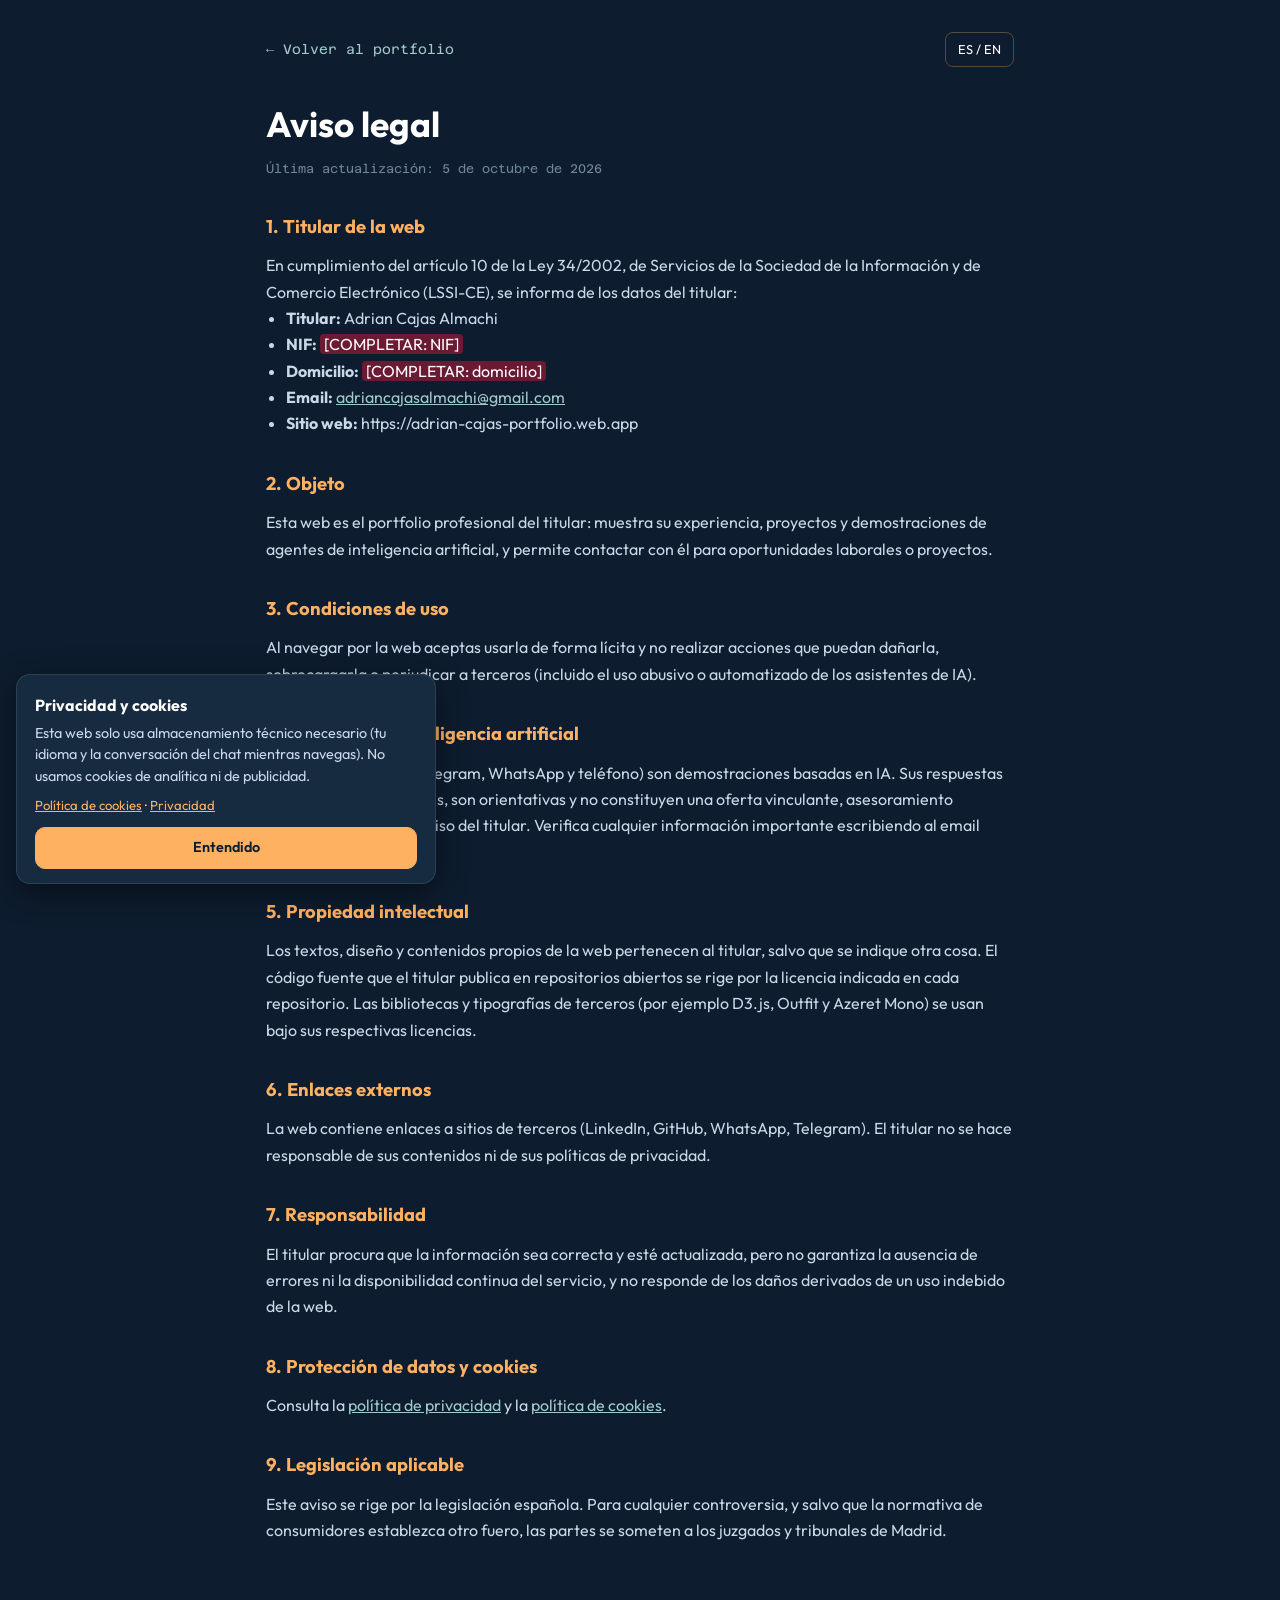
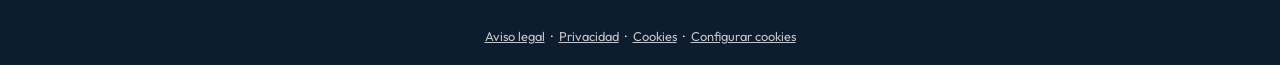
==== aviso-legal.html @ 4c8f49d7 "feat(legal): cumplimiento RGPD/LSSI/RIA — políticas, banner de cookies y avisos de IA - Aviso legal," ====
<!DOCTYPE html>
<html lang="es" data-lang="es">
<head>
<meta charset="UTF-8">
<meta name="viewport" content="width=device-width, initial-scale=1.0">
<title>Aviso legal — Adrian Cajas</title>
<meta name="robots" content="noindex, follow">
<link rel="icon" href="favicon.ico" type="image/x-icon">
<link rel="stylesheet" href="assets/fonts/fonts.css">
<link rel="stylesheet" href="styles.css">
<link rel="stylesheet" href="assets/legal/legal.css">
<link rel="stylesheet" href="assets/consent/consent.css">
<script src="assets/legal/legal.js"></script>
</head>
<body>
<main class="legal">
  <div class="legal-top">
    <a href="index.html">← <span lang="es">Volver al portfolio</span><span lang="en">Back to portfolio</span></a>
    <button class="legal-lang" type="button">ES / EN</button>
  </div>

  <!-- ═════════════ ESPAÑOL ═════════════ -->
  <article lang="es">
    <h1>Aviso legal</h1>
    <p class="updated">Última actualización: 5 de octubre de 2026</p>

    <h2>1. Titular de la web</h2>
    <p>En cumplimiento del artículo 10 de la Ley 34/2002, de Servicios de la Sociedad de la Información y de Comercio
    Electrónico (LSSI-CE), se informa de los datos del titular:</p>
    <ul>
      <li><strong>Titular:</strong> Adrian Cajas Almachi</li>
      <li><strong>NIF:</strong> <mark class="todo">[COMPLETAR: NIF]</mark></li>
      <li><strong>Domicilio:</strong> <mark class="todo">[COMPLETAR: domicilio]</mark></li>
      <li><strong>Email:</strong> <a href="mailto:adriancajasalmachi@gmail.com">adriancajasalmachi@gmail.com</a></li>
      <li><strong>Sitio web:</strong> https://adrian-cajas-portfolio.web.app</li>
    </ul>

    <h2>2. Objeto</h2>
    <p>Esta web es el portfolio profesional del titular: muestra su experiencia, proyectos y demostraciones de agentes de
    inteligencia artificial, y permite contactar con él para oportunidades laborales o proyectos.</p>

    <h2>3. Condiciones de uso</h2>
    <p>Al navegar por la web aceptas usarla de forma lícita y no realizar acciones que puedan dañarla, sobrecargarla o
    perjudicar a terceros (incluido el uso abusivo o automatizado de los asistentes de IA).</p>

    <h2>4. Asistentes de inteligencia artificial</h2>
    <p>Los asistentes (chat, Telegram, WhatsApp y teléfono) son demostraciones basadas en IA. Sus respuestas pueden contener
    errores, son orientativas y no constituyen una oferta vinculante, asesoramiento profesional ni compromiso del titular.
    Verifica cualquier información importante escribiendo al email indicado.</p>

    <h2>5. Propiedad intelectual</h2>
    <p>Los textos, diseño y contenidos propios de la web pertenecen al titular, salvo que se indique otra cosa. El código fuente
    que el titular publica en repositorios abiertos se rige por la licencia indicada en cada repositorio. Las bibliotecas y
    tipografías de terceros (por ejemplo D3.js, Outfit y Azeret Mono) se usan bajo sus respectivas licencias.</p>

    <h2>6. Enlaces externos</h2>
    <p>La web contiene enlaces a sitios de terceros (LinkedIn, GitHub, WhatsApp, Telegram). El titular no se hace responsable
    de sus contenidos ni de sus políticas de privacidad.</p>

    <h2>7. Responsabilidad</h2>
    <p>El titular procura que la información sea correcta y esté actualizada, pero no garantiza la ausencia de errores ni la
    disponibilidad continua del servicio, y no responde de los daños derivados de un uso indebido de la web.</p>

    <h2>8. Protección de datos y cookies</h2>
    <p>Consulta la <a href="privacidad.html">política de privacidad</a> y la <a href="cookies.html">política de cookies</a>.</p>

    <h2>9. Legislación aplicable</h2>
    <p>Este aviso se rige por la legislación española. Para cualquier controversia, y salvo que la normativa de consumidores
    establezca otro fuero, las partes se someten a los juzgados y tribunales de Madrid.</p>
  </article>

  <!-- ═════════════ ENGLISH ═════════════ -->
  <article lang="en">
    <h1>Legal notice</h1>
    <p class="updated">Last updated: 5 October 2026</p>

    <h2>1. Website owner</h2>
    <p>In accordance with Article 10 of Spanish Law 34/2002 on Information Society Services and E-commerce (LSSI-CE):</p>
    <ul>
      <li><strong>Owner:</strong> Adrian Cajas Almachi</li>
      <li><strong>Tax ID (NIF):</strong> <mark class="todo">[COMPLETAR: NIF]</mark></li>
      <li><strong>Address:</strong> <mark class="todo">[COMPLETAR: domicilio]</mark></li>
      <li><strong>Email:</strong> <a href="mailto:adriancajasalmachi@gmail.com">adriancajasalmachi@gmail.com</a></li>
      <li><strong>Website:</strong> https://adrian-cajas-portfolio.web.app</li>
    </ul>

    <h2>2. Purpose</h2>
    <p>This website is the owner's professional portfolio: it shows his experience, projects and AI agent demos, and lets you
    contact him about jobs or projects.</p>

    <h2>3. Terms of use</h2>
    <p>By browsing the website you agree to use it lawfully and not to damage, overload it or harm third parties (including
    abusive or automated use of the AI assistants).</p>

    <h2>4. Artificial intelligence assistants</h2>
    <p>The assistants (chat, Telegram, WhatsApp and phone) are AI-based demos. Their answers may contain errors, are indicative
    and are not a binding offer, professional advice or a commitment by the owner. Please verify anything important by email.</p>

    <h2>5. Intellectual property</h2>
    <p>The website's own texts, design and content belong to the owner unless stated otherwise. Source code the owner publishes
    in open repositories is governed by the licence stated in each repository. Third-party libraries and fonts (e.g. D3.js,
    Outfit and Azeret Mono) are used under their respective licences.</p>

    <h2>6. External links</h2>
    <p>The website links to third-party sites (LinkedIn, GitHub, WhatsApp, Telegram). The owner is not responsible for their
    content or privacy policies.</p>

    <h2>7. Liability</h2>
    <p>The owner tries to keep the information accurate and up to date, but does not guarantee it is error-free or that the
    service is always available, and is not liable for damage caused by misuse of the website.</p>

    <h2>8. Data protection and cookies</h2>
    <p>See the <a href="privacidad.html">privacy policy</a> and the <a href="cookies.html">cookie policy</a>.</p>

    <h2>9. Governing law</h2>
    <p>This notice is governed by Spanish law. For any dispute, and unless consumer law provides otherwise, the parties submit
    to the courts of Madrid.</p>
  </article>
</main>
<nav class="legal-mini"><a href="aviso-legal.html"><span lang="es">Aviso legal</span><span lang="en">Legal notice</span></a>·<a href="privacidad.html"><span lang="es">Privacidad</span><span lang="en">Privacy</span></a>·<a href="cookies.html">Cookies</a>·<a href="#" data-consent-open><span lang="es">Configurar cookies</span><span lang="en">Cookie settings</span></a></nav>
<script src="assets/consent/consent.js" defer></script>
</body>
</html>
---- assets/fonts/fonts.css ----
/* Fuentes autoalojadas (Fontsource, licencia OFL) — sin peticiones a Google Fonts (RGPD). */
@font-face{font-family:'Outfit';font-style:normal;font-display:swap;font-weight:100 900;src:url('outfit-latin-ext-wght-normal.woff2') format('woff2-variations');unicode-range:U+0100-02BA,U+02BD-02C5,U+02C7-02CC,U+02CE-02D7,U+02DD-02FF,U+0304,U+0308,U+0329,U+1D00-1DBF,U+1E00-1E9F,U+1EF2-1EFF,U+2020,U+20A0-20AB,U+20AD-20C0,U+2113,U+2C60-2C7F,U+A720-A7FF}
@font-face{font-family:'Outfit';font-style:normal;font-display:swap;font-weight:100 900;src:url('outfit-latin-wght-normal.woff2') format('woff2-variations');unicode-range:U+0000-00FF,U+0131,U+0152-0153,U+02BB-02BC,U+02C6,U+02DA,U+02DC,U+0304,U+0308,U+0329,U+2000-206F,U+20AC,U+2122,U+2191,U+2193,U+2212,U+2215,U+FEFF,U+FFFD}
@font-face{font-family:'Azeret Mono';font-style:normal;font-display:swap;font-weight:100 900;src:url('azeret-mono-latin-ext-wght-normal.woff2') format('woff2-variations');unicode-range:U+0100-02BA,U+02BD-02C5,U+02C7-02CC,U+02CE-02D7,U+02DD-02FF,U+0304,U+0308,U+0329,U+1D00-1DBF,U+1E00-1E9F,U+1EF2-1EFF,U+2020,U+20A0-20AB,U+20AD-20C0,U+2113,U+2C60-2C7F,U+A720-A7FF}
@font-face{font-family:'Azeret Mono';font-style:normal;font-display:swap;font-weight:100 900;src:url('azeret-mono-latin-wght-normal.woff2') format('woff2-variations');unicode-range:U+0000-00FF,U+0131,U+0152-0153,U+02BB-02BC,U+02C6,U+02DA,U+02DC,U+0304,U+0308,U+0329,U+2000-206F,U+20AC,U+2122,U+2191,U+2193,U+2212,U+2215,U+FEFF,U+FFFD}
---- styles.css ----
/* ══════════ RESET ══════════ */
*,*::before,*::after{margin:0;padding:0;box-sizing:border-box}

:root{
  --bg:#0d1c2e;
  --bg-surface:#122336;
  --bg-card:#162a40;
  --bg-card-hover:#1b3350;
  --bg-panel:#0f1f32;
  --text:#ffffff;
  --text-2:#c8d8e8;
  --text-3:#6e8499;
  --accent:#FFB162;
  --accent-dim:#c8873a;
  --accent-glow:rgba(255,177,98,0.10);
  --accent-glow-strong:rgba(255,177,98,0.20);
  --teal:#A0C9CB;
  --teal-dim:#6a9a9c;
  --teal-glow:rgba(160,201,203,0.12);
  --wine:#6B1A34;
  --wine-light:#9e3a5c;
  --wine-glow:rgba(107,26,52,0.20);
  --emerald:#34d399;
  --border:rgba(160,201,203,0.15);
  --border-hover:rgba(255,177,98,0.30);
  --shadow:0 4px 24px rgba(0,0,0,0.35);

  --font:'Outfit',system-ui,sans-serif;
  --mono:'Azeret Mono',monospace;
  --ease:cubic-bezier(0.22,1,0.36,1);
  --ease-out:cubic-bezier(0.16,1,0.3,1);
}

html{scroll-behavior:smooth;scroll-padding-top:80px}
body{font-family:var(--font);background:var(--bg);color:var(--text);line-height:1.65;overflow-x:hidden;-webkit-font-smoothing:antialiased}
::selection{background:rgba(255,177,98,0.35);color:#fff}

/* ══════════ PARTICLES ══════════ */
#pCanvas{position:fixed;inset:0;z-index:0;pointer-events:none}

/* ══════════ NAV ══════════ */
.nav{
  position:fixed;top:12px;left:20px;right:20px;z-index:100;
  display:flex;align-items:center;justify-content:space-between;
  padding:10px 28px;
  background:rgba(13,28,46,0.85);
  backdrop-filter:blur(20px) saturate(1.4);
  border:1px solid var(--border);
  border-radius:14px;
  transition:all 0.3s var(--ease);
}
.nav.scrolled{background:rgba(13,28,46,0.96);box-shadow:var(--shadow)}
.nav-logo{font-family:var(--mono);font-size:0.85rem;font-weight:600;color:var(--text);letter-spacing:-0.02em}
.logo-dot{color:var(--accent);font-weight:800;font-size:1.1em}
.nav-links{display:flex;gap:24px;list-style:none;align-items:center}
.nav-links a{
  color:var(--text-2);text-decoration:none;font-size:0.8rem;font-weight:500;
  transition:color 0.2s;cursor:pointer;padding:4px 0;
  position:relative;
}
.nav-links a::after{
  content:'';position:absolute;bottom:0;left:0;right:0;height:2px;
  background:var(--accent);border-radius:1px;
  transform:scaleX(0);transform-origin:center;
  transition:transform 0.25s var(--ease);
}
.nav-links a:hover{color:var(--text)}
.nav-links a:hover::after{transform:scaleX(1)}
.nav-right{display:flex;align-items:center;gap:12px}
.lang-btn{
  background:rgba(22,42,64,0.90);border:1px solid var(--border);
  color:var(--accent);padding:5px 14px;border-radius:8px;
  font-family:var(--mono);font-size:0.7rem;font-weight:600;
  cursor:pointer;transition:all 0.2s;
}
.lang-btn:hover{border-color:var(--accent);background:var(--accent-glow)}
.mob-btn{display:none;background:none;border:none;color:var(--text-2);cursor:pointer;padding:6px}

/* ══════════ UTILITIES ══════════ */
section{position:relative;z-index:1}
.wrap{max-width:1100px;margin:0 auto;padding:0 24px}
.label{
  font-family:var(--mono);font-size:0.68rem;font-weight:600;
  color:var(--accent);letter-spacing:0.14em;text-transform:uppercase;
  margin-bottom:8px;display:flex;align-items:center;gap:8px;
}
.label::before{content:'';width:16px;height:1px;background:var(--accent)}
.stitle{
  font-size:clamp(1.7rem,3.8vw,2.4rem);font-weight:700;
  letter-spacing:-0.035em;line-height:1.1;margin-bottom:48px;
  background:linear-gradient(135deg,var(--text),var(--text-2));
  -webkit-background-clip:text;-webkit-text-fill-color:transparent;
  background-clip:text;
}
.reveal{opacity:0;transform:translateY(20px);transition:opacity 0.5s var(--ease),transform 0.5s var(--ease)}
.reveal.vis{opacity:1;transform:none}
.icon-s{width:18px;height:18px;stroke:currentColor;stroke-width:2;fill:none;stroke-linecap:round;stroke-linejoin:round}

/* ══════════ HERO ══════════ */
.hero{min-height:100vh;display:flex;align-items:center;padding-top:90px;padding-bottom:40px}
.hero-layout{display:flex;align-items:center;justify-content:space-between;gap:48px}
.hero-inner{max-width:680px;flex:1}
.hero-photo{
  flex-shrink:0;
  opacity:0;transform:scale(0.9);
  animation:fu 0.6s var(--ease) 0.9s forwards;
}
.hero-photo-ring{
  width:260px;height:260px;border-radius:50%;
  padding:4px;
  background:conic-gradient(from 180deg,var(--accent),var(--teal),var(--accent));
  box-shadow:0 0 60px rgba(255,177,98,0.15),0 0 120px rgba(160,201,203,0.08);
  animation:ring-rotate 8s linear infinite;
}
@keyframes ring-rotate{to{background:conic-gradient(from 540deg,var(--accent),var(--teal),var(--accent))}}
.hero-photo-ring img{
  width:100%;height:100%;object-fit:cover;
  border-radius:50%;
  border:3px solid var(--bg);
  display:block;
}
@media(max-width:768px){
  .hero-layout{flex-direction:column-reverse;text-align:center;gap:32px}
  .hero-photo-ring{width:180px;height:180px}
  .hero-actions{justify-content:center}
  .hero-stats{justify-content:center}
  .hero-badge{margin-left:auto;margin-right:auto}
}
.hero-badge{
  display:inline-flex;align-items:center;gap:8px;
  background:var(--accent-glow);border:1px solid rgba(255,177,98,0.30);
  padding:5px 16px;border-radius:100px;
  font-family:var(--mono);font-size:0.7rem;font-weight:500;color:var(--accent);
  margin-bottom:24px;
  opacity:0;transform:translateY(12px);animation:fu 0.5s var(--ease) 0.2s forwards;
}
.hero-dot{width:6px;height:6px;border-radius:50%;background:var(--emerald);animation:blink 2s ease infinite}
@keyframes blink{0%,100%{opacity:1}50%{opacity:0.3}}
.hero h1{
  font-size:clamp(2.8rem,7vw,4.5rem);font-weight:800;letter-spacing:-0.05em;line-height:1;
  margin-bottom:20px;
  opacity:0;transform:translateY(12px);animation:fu 0.5s var(--ease) 0.35s forwards;
}
.hero h1 em{font-style:normal;color:var(--accent);position:relative}
.hero h1 em::after{content:'';position:absolute;bottom:2px;left:0;right:0;height:4px;background:var(--accent-dim);border-radius:2px}
.hero-sub{
  font-size:clamp(0.95rem,1.8vw,1.1rem);color:var(--text-2);line-height:1.75;max-width:540px;
  opacity:0;transform:translateY(12px);animation:fu 0.5s var(--ease) 0.5s forwards;
}
.hero-actions{
  display:flex;gap:12px;margin-top:32px;
  opacity:0;transform:translateY(12px);animation:fu 0.5s var(--ease) 0.65s forwards;
}
.btn{
  display:inline-flex;align-items:center;gap:8px;
  padding:12px 26px;border-radius:10px;font-family:var(--font);
  font-size:0.85rem;font-weight:600;text-decoration:none;
  cursor:pointer;transition:all 0.25s var(--ease);border:none;
}
.btn-p{background:var(--accent);color:#fff;box-shadow:0 4px 20px rgba(255,177,98,0.25)}
.btn-p:hover{background:#e0963a;transform:translateY(-2px);box-shadow:0 8px 28px rgba(255,177,98,0.35)}
.btn-g{background:transparent;color:var(--text-2);border:1px solid var(--border)}
.btn-g:hover{border-color:var(--accent-dim);color:var(--accent)}
.hero-stats{
  display:flex;gap:40px;margin-top:40px;padding-top:28px;
  border-top:1px solid var(--border);
  opacity:0;transform:translateY(12px);animation:fu 0.5s var(--ease) 0.8s forwards;
}
.hs-val{font-family:var(--mono);font-size:1.4rem;font-weight:700;color:var(--accent)}
.hs-lbl{font-size:0.75rem;color:var(--text-3);margin-top:2px}
@keyframes fu{to{opacity:1;transform:none}}

/* ══════════ MIND MAP (NODOS) ══════════ */
.mindmap{padding:96px 0}
.mm-grid{display:grid;grid-template-columns:repeat(2,1fr);gap:16px}
.mm-node{
  background:var(--bg-card);border:1px solid var(--border);
  border-radius:14px;overflow:hidden;transition:all 0.3s var(--ease);
}
.mm-node:hover{border-color:var(--border-hover)}
.mm-node.open{border-color:var(--accent-dim)}
.mm-head{
  display:flex;align-items:center;gap:14px;padding:20px 22px;
  cursor:pointer;transition:background 0.2s;user-select:none;
}
.mm-head:hover{background:var(--accent-glow)}
.mm-ico{
  width:42px;height:42px;border-radius:10px;
  display:flex;align-items:center;justify-content:center;flex-shrink:0;
  font-weight:700;font-size:0.9rem;
}
.mm-name{font-weight:700;font-size:0.95rem;flex:1}
.mm-cnt{
  font-family:var(--mono);font-size:0.68rem;color:var(--text-3);
  padding:3px 10px;border-radius:100px;background:rgba(15,31,50,0.90);
}
.mm-arrow{
  width:18px;height:18px;color:var(--text-3);
  transition:transform 0.3s var(--ease);flex-shrink:0;
}
.mm-node.open .mm-arrow{transform:rotate(180deg)}
.mm-body{
  display:grid;grid-template-rows:0fr;
  transition:grid-template-rows 0.4s var(--ease);
}
.mm-node.open .mm-body{grid-template-rows:1fr}
.mm-body-inner{overflow:hidden}
.mm-child{
  display:flex;align-items:center;gap:12px;
  padding:14px 22px 14px 56px;border-top:1px solid var(--border);
  cursor:pointer;transition:all 0.2s;
}
.mm-child:hover{background:var(--accent-glow);padding-left:62px}
.mm-child-dot{width:8px;height:8px;border-radius:50%;flex-shrink:0}
.mm-child-name{font-size:0.85rem;font-weight:500;flex:1}
.mm-child-lvl{font-family:var(--mono);font-size:0.68rem;color:var(--text-3)}
.mm-child-bar{width:56px;height:4px;background:rgba(22,42,64,0.80);border-radius:2px;overflow:hidden}
.mm-child-fill{height:100%;border-radius:2px;transition:width 0.8s var(--ease)}
.mm-child-arrow{width:14px;height:14px;color:var(--text-3);transition:transform 0.2s;flex-shrink:0}
.mm-child.open .mm-child-arrow{transform:rotate(180deg)}
.mm-subs{
  display:grid;grid-template-rows:0fr;
  transition:grid-template-rows 0.35s var(--ease);
}
.mm-child.open .mm-subs{grid-template-rows:1fr}
.mm-subs-inner{overflow:hidden}
.mm-sub{
  padding:10px 22px 10px 80px;font-size:0.78rem;color:var(--text-2);
  border-top:1px solid rgba(22,42,64,0.80);
  display:flex;align-items:center;gap:8px;
}
.mm-sub-dot{width:5px;height:5px;border-radius:50%;flex-shrink:0}
/* KPI inside node */
.mm-kpi{
  padding:14px 22px 18px 56px;border-top:1px solid var(--border);
  font-size:0.78rem;color:var(--text-2);line-height:1.6;
  background:rgba(13,28,46,0.90);
  font-style:italic;
}

/* ══════════ EXPERIENCE TABS ══════════ */
.exptabs{padding:96px 0}
.tabs-row{display:flex;gap:4px;margin-bottom:24px;overflow-x:auto;padding-bottom:4px}
.tab-btn{
  padding:10px 20px;border-radius:10px;font-family:var(--font);
  font-size:0.82rem;font-weight:600;cursor:pointer;white-space:nowrap;
  background:transparent;border:1px solid var(--border);color:var(--text-2);
  transition:all 0.2s var(--ease);
}
.tab-btn:hover{border-color:var(--border-hover);color:var(--text)}
.tab-btn.active{background:var(--accent);border-color:var(--accent);color:#fff;box-shadow:0 2px 12px rgba(255,177,98,0.25)}
.tab-panel{display:none}
.tab-panel.active{display:block;animation:fadePanel 0.35s var(--ease)}
@keyframes fadePanel{from{opacity:0;transform:translateY(8px)}to{opacity:1;transform:none}}
.tp-header{display:flex;align-items:baseline;gap:16px;flex-wrap:wrap;margin-bottom:16px}
.tp-company{font-size:1.15rem;font-weight:700}
.tp-role{font-family:var(--mono);font-size:0.78rem;color:var(--accent);font-weight:500}
.tp-date{font-family:var(--mono);font-size:0.7rem;color:var(--text-3);padding:3px 12px;background:rgba(18,35,54,0.90);border-radius:100px}
.tp-tasks{list-style:none;margin-bottom:20px}
.tp-tasks li{
  position:relative;padding-left:18px;font-size:0.85rem;color:var(--text-2);
  margin-bottom:8px;line-height:1.6;
}
.tp-tasks li::before{content:'\203A';position:absolute;left:0;color:var(--accent);font-weight:700}
.tp-kpis{display:flex;gap:12px;flex-wrap:wrap}
.tp-kpi{
  padding:10px 16px;background:var(--accent-glow);border:1px solid rgba(255,177,98,0.20);
  border-radius:10px;font-size:0.78rem;color:var(--accent);
  font-family:var(--mono);
}

/* ══════════ EDUCATION TIMELINE ══════════ */
.edu{padding:96px 0}
.edu-line{position:relative;padding-left:40px}
.edu-line::before{
  content:'';position:absolute;left:7px;top:8px;bottom:8px;width:2px;
  background:linear-gradient(to bottom,var(--accent),var(--accent-dim),var(--border));
}
.edu-item{
  position:relative;padding-bottom:36px;
  opacity:0;transform:translateX(-16px);transition:all 0.5s var(--ease);
}
.edu-item.vis{opacity:1;transform:none}
.edu-dot{
  position:absolute;left:-40px;top:5px;width:16px;height:16px;border-radius:50%;
  background:var(--accent);border:3px solid var(--bg);
  box-shadow:0 0 0 3px var(--accent-glow-strong);
  transition:transform 0.3s;
}
.edu-item:hover .edu-dot{transform:scale(1.25)}
.edu-item:not(:first-child) .edu-dot{background:var(--bg-card);border-color:var(--accent-dim);box-shadow:none}
.edu-card{
  background:var(--bg-card);border:1px solid var(--border);
  border-radius:12px;padding:20px;transition:all 0.3s var(--ease);
}
.edu-item:hover .edu-card{border-color:var(--border-hover);box-shadow:0 4px 16px rgba(0,0,0,0.2)}
.edu-title{font-weight:700;font-size:0.95rem;margin-bottom:4px}
.edu-date{font-family:var(--mono);font-size:0.7rem;color:var(--accent);margin-bottom:8px}
.edu-desc{font-size:0.82rem;color:var(--text-2);line-height:1.6}

/* ══════════ STACK PANEL ══════════ */
.stack{padding:96px 0}
.stack-group{margin-bottom:28px}
.stack-group-title{
  font-family:var(--mono);font-size:0.7rem;font-weight:600;
  color:var(--text-3);letter-spacing:0.08em;text-transform:uppercase;
  margin-bottom:12px;display:flex;align-items:center;gap:8px;
}
.stack-group-title::before{content:'';width:10px;height:2px;border-radius:1px}
.stack-group.core .stack-group-title{color:var(--accent)}
.stack-group.core .stack-group-title::before{background:var(--accent)}
.stack-group.core .stack-tag{border-color:rgba(255,177,98,0.25);color:var(--accent)}
.stack-group.ai .stack-group-title::before{background:var(--teal)}
.stack-group.devops .stack-group-title::before{background:#d45c7e}
.stack-group.bi .stack-group-title::before{background:var(--emerald)}
.stack-group.ai-dev .stack-group-title{color:#a78bfa}
.stack-group.ai-dev .stack-group-title::before{background:#a78bfa}
.stack-group.ai-dev .stack-tag{border-color:rgba(167,139,250,0.25)}
.stack-group.other .stack-group-title::before{background:var(--text-3)}
.stack-grid{display:flex;flex-wrap:wrap;gap:10px}
.stack-tag{
  padding:8px 18px;background:var(--bg-card);border:1px solid var(--border);
  border-radius:10px;font-family:var(--mono);font-size:0.75rem;
  color:var(--text-2);transition:all 0.25s var(--ease);cursor:default;
}
.stack-tag:hover{border-color:var(--accent);color:var(--accent);background:var(--accent-glow);transform:translateY(-2px)}

/* ══════════ HOBBIES ══════════ */
.hobbies{padding:96px 0}
.hobby-grid{display:grid;grid-template-columns:repeat(auto-fit,minmax(200px,1fr));gap:20px}
.hobby-card{
  background:var(--bg-card);border:1px solid var(--border);border-radius:14px;
  padding:28px 24px;text-align:center;transition:all .35s var(--ease);position:relative;overflow:hidden;
}
.hobby-card::before{
  content:'';position:absolute;top:0;left:0;width:100%;height:3px;
  background:linear-gradient(90deg,var(--accent),var(--teal),var(--emerald));
  opacity:0;transition:opacity .3s;
}
.hobby-card:hover{border-color:var(--accent);transform:translateY(-4px);box-shadow:0 12px 40px rgba(0,0,0,.25)}
.hobby-card:hover::before{opacity:1}
.hobby-icon{font-size:2.2rem;margin-bottom:14px;display:inline-block;transition:transform .3s var(--ease)}
.hobby-card:hover .hobby-icon{transform:scale(1.15) rotate(-5deg)}
.hobby-title{font-weight:600;font-size:1rem;margin-bottom:8px;letter-spacing:-.01em}
.hobby-desc{color:var(--text-2);font-size:.82rem;line-height:1.65}

/* ══════════ PROJECTS ══════════ */
.projects{padding:96px 0}
.proj-grid{display:grid;grid-template-columns:repeat(auto-fit,minmax(340px,1fr));gap:20px}
.proj-card{
  background:var(--bg-card);border:1px solid var(--border);border-radius:14px;
  padding:24px;transition:all .3s var(--ease);
  display:flex;flex-direction:column;gap:12px;
  text-decoration:none;color:var(--text);position:relative;
}
.proj-card:hover{border-color:var(--accent);transform:translateY(-4px);box-shadow:0 12px 40px rgba(0,0,0,.3)}
.proj-top{display:flex;align-items:center;justify-content:space-between;gap:10px}
.proj-icon{font-size:1.9rem;line-height:1}
.proj-badge{
  font-family:var(--mono);font-size:.62rem;font-weight:600;
  letter-spacing:.06em;text-transform:uppercase;white-space:nowrap;
  color:var(--teal);background:var(--teal-glow);
  border:1px solid rgba(160,201,203,.25);
  padding:4px 10px;border-radius:100px;
}
.proj-badge.accent{color:var(--accent);background:var(--accent-glow);border-color:rgba(255,177,98,.25)}
.proj-title{font-weight:700;font-size:1rem;letter-spacing:-.01em}
.proj-desc{font-size:.82rem;color:var(--text-2);line-height:1.65;flex:1}
.proj-tags{display:flex;flex-wrap:wrap;gap:8px}
.proj-tags span{
  font-family:var(--mono);font-size:.66rem;color:var(--text-3);
  border:1px solid var(--border);padding:4px 10px;border-radius:8px;
}
.proj-link{
  display:inline-flex;align-items:center;gap:6px;
  font-family:var(--mono);font-size:.7rem;font-weight:600;color:var(--accent);
}
.proj-link svg{width:13px;height:13px}

/* ══════════ PLAYGROUND ══════════ */
.playground{padding:96px 0}
.play-grid{display:grid;grid-template-columns:repeat(auto-fit,minmax(280px,1fr));gap:20px}
.play-card{
  position:relative;background:var(--bg-card);border:1px solid var(--border);
  border-radius:14px;overflow:hidden;cursor:pointer;
  transition:all 0.3s var(--ease);text-decoration:none;color:var(--text);display:block;
}
.play-card:hover{border-color:var(--accent);transform:translateY(-4px);box-shadow:0 12px 40px rgba(0,0,0,0.3)}
.play-preview{
  height:160px;position:relative;overflow:hidden;
  display:flex;align-items:center;justify-content:center;
  background:var(--bg-panel);
}
.play-preview svg{width:90%;height:90%;opacity:.7;transition:opacity .3s}
.play-card:hover .play-preview svg{opacity:1}
.play-body{padding:20px}
.play-tag{
  font-family:var(--mono);font-size:0.65rem;font-weight:600;
  color:var(--accent);letter-spacing:0.08em;text-transform:uppercase;
  margin-bottom:6px;
}
.play-title{font-size:1rem;font-weight:600;margin-bottom:6px}
.play-desc{font-size:0.8rem;color:var(--text-3);line-height:1.5}
.play-arrow{
  position:absolute;top:16px;right:16px;width:28px;height:28px;
  border-radius:50%;background:var(--accent-glow);
  display:flex;align-items:center;justify-content:center;
  transition:all .25s var(--ease);
}
.play-card:hover .play-arrow{background:var(--accent)}
.play-arrow svg{width:14px;height:14px;stroke:var(--accent);stroke-width:2.5;fill:none;transition:stroke .25s}
.play-card:hover .play-arrow svg{stroke:var(--bg)}

/* ══════════ CONTACT ══════════ */
.contact{padding:96px 0}
.contact-grid{display:grid;grid-template-columns:1fr 1fr;gap:48px;align-items:start}
.ci{display:flex;align-items:center;gap:16px;margin-bottom:24px}
.ci-icon{
  width:40px;height:40px;background:var(--accent-glow);border:1px solid rgba(255,177,98,0.20);
  border-radius:10px;display:flex;align-items:center;justify-content:center;
  color:var(--accent);flex-shrink:0;
}
.ci-lbl{font-size:0.7rem;color:var(--text-3);font-family:var(--mono)}
.ci-val{font-size:0.88rem;font-weight:500}
.cform{display:grid;gap:14px}
.cfield{display:flex;flex-direction:column;gap:6px}
.cfield label{font-size:0.75rem;color:var(--text-3);font-family:var(--mono)}
.cfield input,.cfield textarea{
  background:var(--bg-card);border:1px solid var(--border);border-radius:10px;
  padding:11px 16px;color:var(--text);font-family:var(--font);font-size:0.88rem;
  transition:all 0.2s;outline:none;
}
.cfield input:focus,.cfield textarea:focus{border-color:var(--accent);box-shadow:0 0 0 3px var(--accent-glow)}
.cfield textarea{min-height:110px;resize:vertical}

/* ══════════ FOOTER ══════════ */
.footer{padding:24px 0;border-top:1px solid var(--border);text-align:center}
.footer p{font-size:0.75rem;color:var(--text-3);font-family:var(--mono)}

/* ══════════ RESPONSIVE ══════════ */
@media(max-width:768px){
  .nav-links{display:none}
  .mob-btn{display:block}
  .nav-links.open{
    display:flex;flex-direction:column;position:absolute;
    top:calc(100% + 8px);left:0;right:0;
    background:rgba(13,28,46,0.96);backdrop-filter:blur(16px);
    border:1px solid var(--border);border-radius:12px;
    padding:16px;gap:12px;
  }
  .mm-grid{grid-template-columns:1fr}
  .hero-stats{flex-wrap:wrap;gap:24px}
  .tabs-row{gap:6px}
  .contact-grid{grid-template-columns:1fr}
}
@media(max-width:480px){
  .hero-actions{flex-direction:column}
}
@media(prefers-reduced-motion:reduce){
  *,*::before,*::after{animation-duration:0.01ms!important;transition-duration:0.01ms!important}
  .reveal,.edu-item{opacity:1;transform:none}
  #pCanvas{display:none}
}

/* ══════════ SKIP LINK ══════════ */
.skip-link{position:absolute;top:-100%;left:16px;padding:8px 16px;background:var(--accent);color:var(--bg);border-radius:8px;font-weight:600;z-index:999;transition:top .2s}
.skip-link:focus{top:16px}

/* ══════════ FOCUS VISIBLE ══════════ */
:focus-visible{outline:2px solid var(--accent);outline-offset:3px;border-radius:4px}
a:focus:not(:focus-visible),button:focus:not(:focus-visible){outline:none}

/* ══════════ SCROLL-TO-TOP BUTTON ══════════ */
.scroll-top{position:fixed;bottom:24px;right:24px;z-index:90;width:44px;height:44px;border-radius:50%;background:var(--accent);color:var(--bg);border:none;cursor:pointer;display:flex;align-items:center;justify-content:center;box-shadow:0 4px 16px rgba(0,0,0,0.3);opacity:0;pointer-events:none;transform:translateY(12px);transition:all .3s var(--ease)}
.scroll-top.vis{opacity:1;pointer-events:auto;transform:none}
.scroll-top:hover{transform:translateY(-2px);box-shadow:0 6px 24px rgba(255,177,98,0.4)}
.scroll-top svg{width:20px;height:20px}

/* ══════════ SCROLL PROGRESS BAR ══════════ */
.scroll-progress{position:fixed;top:0;left:0;height:3px;background:linear-gradient(90deg,var(--accent),var(--teal));z-index:101;transition:width .1s linear;pointer-events:none}

/* ══════════ CHARACTER COUNTER ══════════ */
.char-count{font-family:var(--mono);font-size:.68rem;color:var(--text-3);text-align:right;margin-top:4px}
.char-count.warn{color:var(--accent)}
.char-count.over{color:#ef4444}

/* ══════════ FORM STATUS MESSAGE ══════════ */
.form-status{padding:12px 16px;border-radius:10px;font-size:.82rem;margin-top:12px;display:none}
.form-status.success{display:block;background:rgba(52,211,153,.12);border:1px solid rgba(52,211,153,.25);color:var(--emerald)}
.form-status.error{display:block;background:rgba(239,68,68,.12);border:1px solid rgba(239,68,68,.25);color:#ef4444}

/* ══════════ HONEYPOT FIELD ══════════ */
.hp-field{position:absolute;left:-9999px;opacity:0;height:0;width:0;overflow:hidden}

/* ══════════ NOSCRIPT FALLBACK ══════════ */
noscript{display:block;padding:48px 24px;text-align:center;background:var(--bg-surface);color:var(--text-2);font-size:1rem}

/* ══════════ TAB PANEL GAP ENTRIES ══════════ */
.tab-btn.gap{background:var(--bg-panel);border-style:dashed;color:var(--text-3);font-style:italic}
.tab-btn.gap.active{background:var(--teal-glow);border-color:var(--teal);color:var(--teal);border-style:dashed}

/* ══════════ CV BUTTON DISABLED STATE ══════════ */
.btn.disabled{opacity:.45;pointer-events:none;cursor:not-allowed;filter:grayscale(.4)}

/* ══════════ FOOTER SOCIAL LINKS ══════════ */
.footer-socials{display:flex;justify-content:center;gap:16px;margin-top:10px}
.footer-social-link{color:var(--text-3);transition:color .2s}
.footer-social-link:hover{color:var(--accent)}
.footer-social-link svg{width:20px;height:20px}

/* ══════════ LEGAL (RGPD) ══════════ */
.cinfo{font-size:.75rem;line-height:1.5;color:var(--text-3);margin:0}
.cinfo a,.cprivacy a,.footer-legal a{color:var(--teal)}
.cprivacy{display:flex;gap:8px;align-items:center;font-size:.85rem;color:var(--text-2);cursor:pointer}
.cprivacy input{accent-color:var(--accent);width:16px;height:16px}
.footer-legal{font-size:.78rem;margin-top:6px;color:var(--text-3)}
.footer-legal a{text-decoration:none}
.footer-legal a:hover{text-decoration:underline}
---- assets/legal/legal.css ----
/* Páginas legales — misma paleta que el portfolio */
body{margin:0}
.legal{max-width:780px;margin:0 auto;padding:32px 16px 64px;position:relative;z-index:1}
.legal-top{display:flex;justify-content:space-between;align-items:center;gap:12px;margin-bottom:28px;flex-wrap:wrap}
.legal-top a{color:var(--accent);text-decoration:none;font-family:var(--mono);font-size:.85rem}
.legal-lang{background:transparent;color:var(--text);border:1px solid var(--border-hover);border-radius:8px;padding:6px 12px;cursor:pointer;font:inherit;font-size:.8rem}
.legal h1{font-size:clamp(1.6rem,4vw,2.2rem);margin:0 0 6px}
.legal .updated{color:var(--text-3);font-family:var(--mono);font-size:.78rem;margin:0 0 28px}
.legal h2{font-size:1.15rem;color:var(--accent);margin:32px 0 10px}
.legal p,.legal li{color:var(--text-2)}
.legal ul{padding-left:20px}
.legal a{color:var(--teal)}
.legal table{width:100%;border-collapse:collapse;font-size:.88rem;margin:10px 0}
.legal th,.legal td{border:1px solid var(--border);padding:8px 10px;text-align:left;vertical-align:top;color:var(--text-2)}
.legal th{color:var(--text);background:var(--bg-surface)}
.legal .table-wrap{overflow-x:auto}
.legal mark.todo{background:#6B1A34;color:#fff;padding:0 4px;border-radius:4px}
html[data-lang="es"] [lang="en"],html[data-lang="en"] [lang="es"]{display:none}
---- assets/consent/consent.css ----
/* Banner de consentimiento — usa la paleta del portfolio, con valores de reserva para páginas sin styles.css */
.sc-banner{
  position:fixed;left:16px;bottom:16px;z-index:10000;max-width:420px;
  background:var(--bg-card,#162a40);color:var(--text,#fff);
  border:1px solid var(--border,rgba(160,201,203,.15));border-radius:14px;
  box-shadow:0 8px 32px rgba(0,0,0,.45);padding:18px 18px 14px;
  font-family:var(--font,'Outfit',system-ui,sans-serif);font-size:.9rem;line-height:1.5
}
.sc-title{font-weight:700;margin:0 0 6px;font-size:1rem}
.sc-text{margin:0 0 8px;color:var(--text-2,#c8d8e8)}
.sc-links{margin:0 0 12px;font-size:.82rem}
.sc-links a{color:var(--accent,#FFB162)}
.sc-list{display:grid;gap:8px;margin:0 0 10px}
.sc-row{display:flex;gap:8px;align-items:flex-start;font-size:.82rem;color:var(--text-2,#c8d8e8);cursor:pointer}
.sc-row input{margin-top:3px;accent-color:var(--accent,#FFB162)}
.sc-actions{display:flex;gap:8px;flex-wrap:wrap}
.sc-btn{
  flex:1 1 auto;padding:9px 14px;border-radius:10px;cursor:pointer;font:inherit;font-weight:600;
  background:var(--accent,#FFB162);color:#0d1c2e;border:1px solid var(--accent,#FFB162)
}
.sc-btn-ghost{background:transparent;color:var(--text,#fff);border-color:var(--border-hover,rgba(255,177,98,.3))}
.sc-btn:focus-visible{outline:2px solid var(--teal,#A0C9CB);outline-offset:2px}
@media (max-width:520px){.sc-banner{left:16px;right:16px;bottom:16px;max-width:none}}

/* Enlaces legales mínimos para las páginas de demo */
.legal-mini{text-align:center;padding:18px 16px;font-size:.8rem;font-family:var(--font,'Outfit',system-ui,sans-serif)}
.legal-mini a{color:inherit;opacity:.75;margin:0 6px}
.legal-mini a:hover{opacity:1}
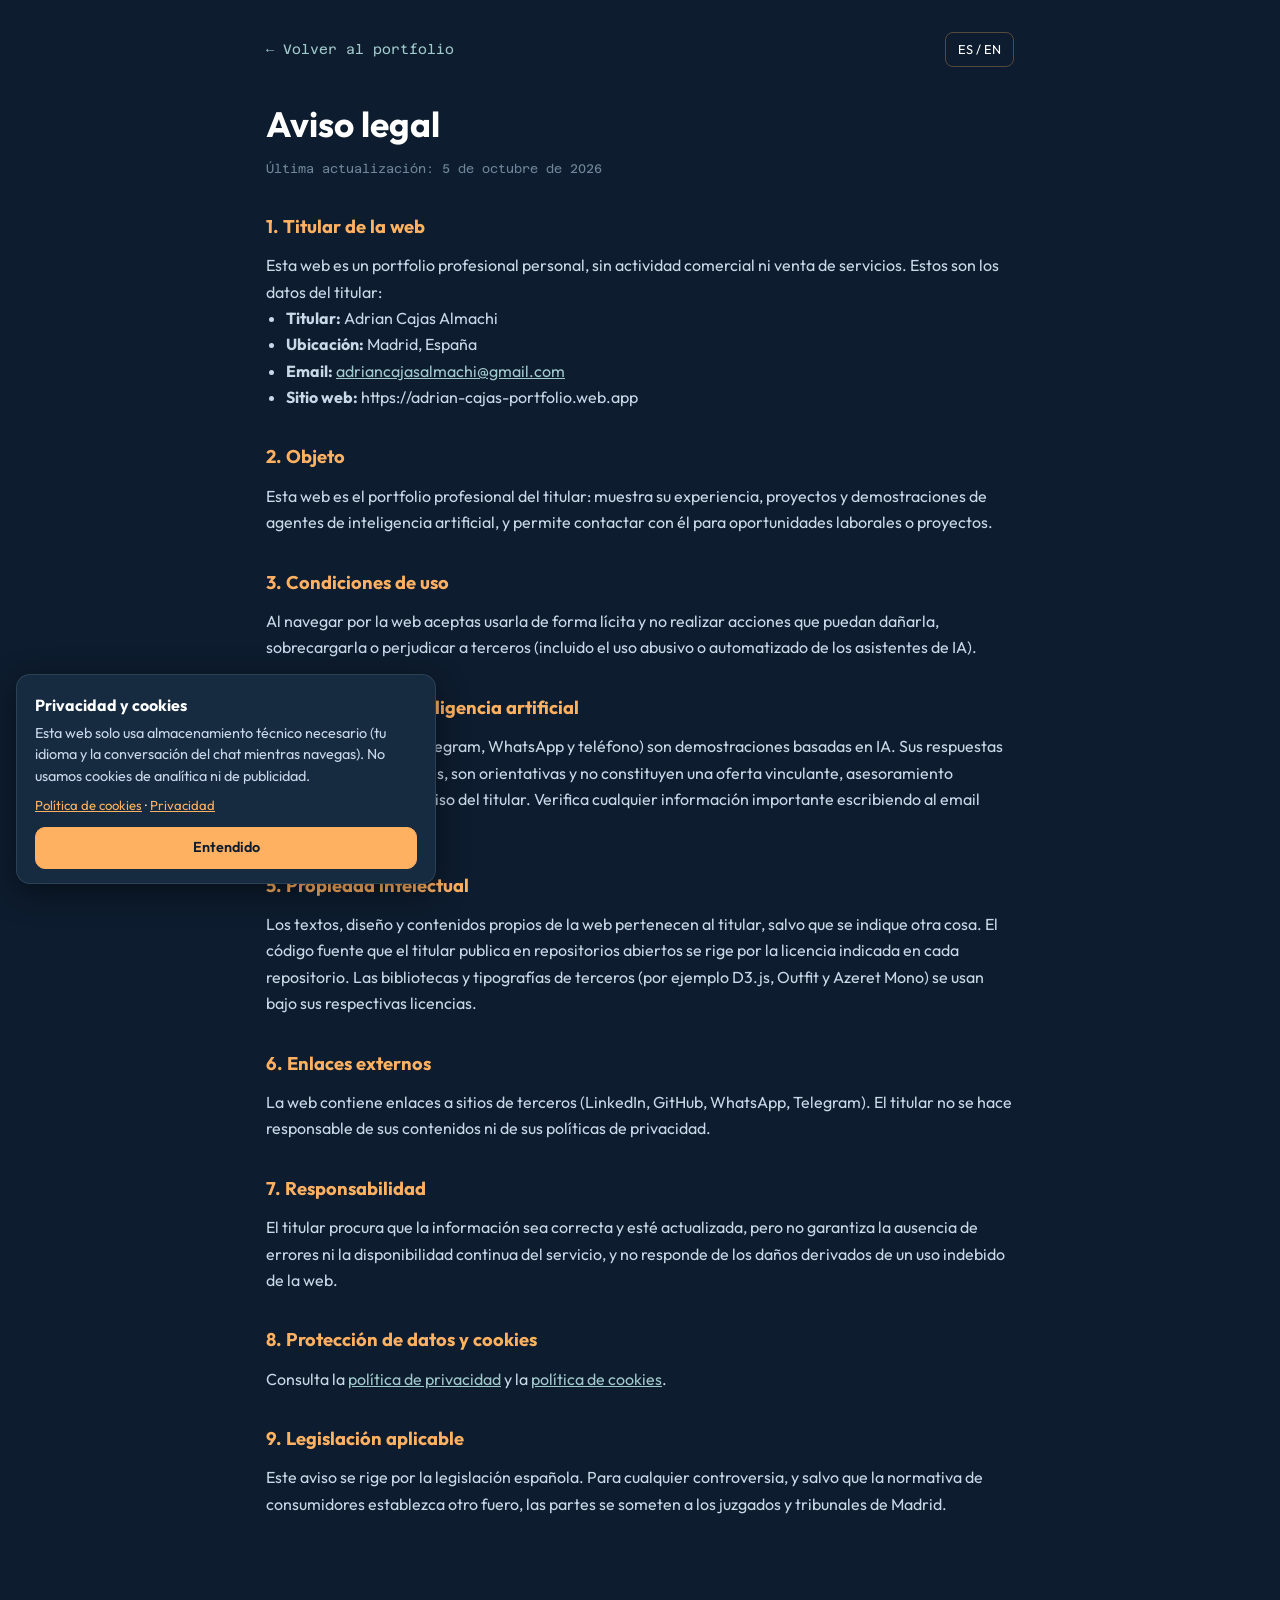
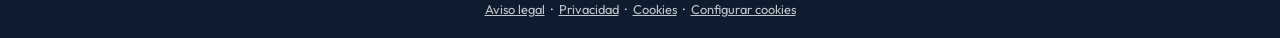
==== commit 061d8695: "fix(legal): portfolio personal sin actividad comercial — sin DNI ni domicilio El aviso legal y la pr" ====
--- a/aviso-legal.html
+++ b/aviso-legal.html
@@ -25,12 +25,11 @@
     <p class="updated">Última actualización: 5 de octubre de 2026</p>
 
     <h2>1. Titular de la web</h2>
-    <p>En cumplimiento del artículo 10 de la Ley 34/2002, de Servicios de la Sociedad de la Información y de Comercio
-    Electrónico (LSSI-CE), se informa de los datos del titular:</p>
+    <p>Esta web es un portfolio profesional personal, sin actividad comercial ni venta de servicios. Estos son los datos
+    del titular:</p>
     <ul>
       <li><strong>Titular:</strong> Adrian Cajas Almachi</li>
-      <li><strong>NIF:</strong> <mark class="todo">[COMPLETAR: NIF]</mark></li>
-      <li><strong>Domicilio:</strong> <mark class="todo">[COMPLETAR: domicilio]</mark></li>
+      <li><strong>Ubicación:</strong> Madrid, España</li>
       <li><strong>Email:</strong> <a href="mailto:adriancajasalmachi@gmail.com">adriancajasalmachi@gmail.com</a></li>
       <li><strong>Sitio web:</strong> https://adrian-cajas-portfolio.web.app</li>
     </ul>
@@ -75,11 +74,10 @@
     <p class="updated">Last updated: 5 October 2026</p>
 
     <h2>1. Website owner</h2>
-    <p>In accordance with Article 10 of Spanish Law 34/2002 on Information Society Services and E-commerce (LSSI-CE):</p>
+    <p>This website is a personal professional portfolio, with no commercial activity or sale of services. Owner details:</p>
     <ul>
       <li><strong>Owner:</strong> Adrian Cajas Almachi</li>
-      <li><strong>Tax ID (NIF):</strong> <mark class="todo">[COMPLETAR: NIF]</mark></li>
-      <li><strong>Address:</strong> <mark class="todo">[COMPLETAR: domicilio]</mark></li>
+      <li><strong>Location:</strong> Madrid, Spain</li>
       <li><strong>Email:</strong> <a href="mailto:adriancajasalmachi@gmail.com">adriancajasalmachi@gmail.com</a></li>
       <li><strong>Website:</strong> https://adrian-cajas-portfolio.web.app</li>
     </ul>
